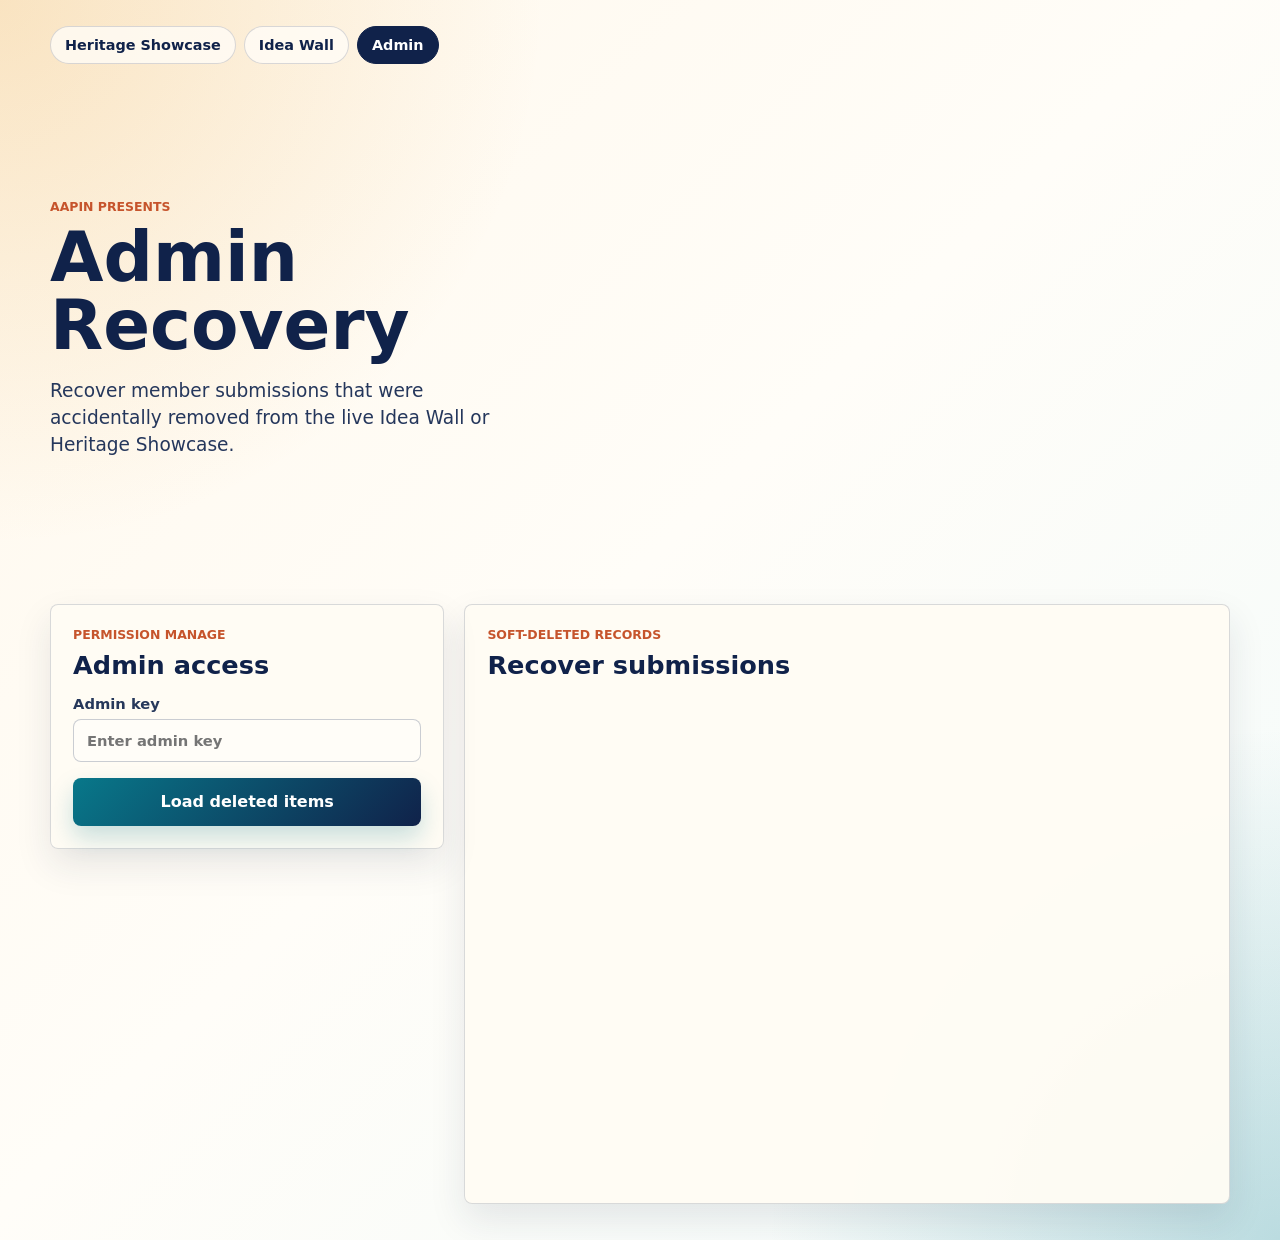
==== admin.html @ 79d24995 "Add submission permissions and recovery" ====
<!doctype html>
<html lang="en">
  <head>
    <meta charset="utf-8">
    <meta name="viewport" content="width=device-width, initial-scale=1">
    <title>AAPIN Admin Recovery</title>
    <link rel="stylesheet" href="styles.css">
  </head>
  <body>
    <main class="shell">
      <nav class="site-nav" aria-label="Event pages">
        <a class="site-nav__link" href="heritage-showcase-v2.html">Heritage Showcase</a>
        <a class="site-nav__link" href="index.html">Idea Wall</a>
        <a class="site-nav__link is-active" href="admin.html">Admin</a>
      </nav>

      <section class="hero admin-hero" aria-labelledby="page-title">
        <div class="hero__content">
          <p class="eyebrow">AAPIN Presents</p>
          <h1 id="page-title">Admin Recovery</h1>
          <p class="lede">Recover member submissions that were accidentally removed from the live Idea Wall or Heritage Showcase.</p>
        </div>
      </section>

      <section class="workspace admin-workspace" aria-label="Admin recovery tools">
        <form class="panel submit-panel" id="adminForm">
          <div class="section-heading">
            <p class="eyebrow">Permission manage</p>
            <h2>Admin access</h2>
          </div>
          <label>
            Admin key
            <input name="adminKey" type="password" placeholder="Enter admin key" required>
          </label>
          <button class="primary-action" type="submit">Load deleted items</button>
        </form>

        <section class="wall" aria-labelledby="deleted-title">
          <div class="wall__toolbar">
            <div class="section-heading">
              <p class="eyebrow">Soft-deleted records</p>
              <h2 id="deleted-title">Recover submissions</h2>
            </div>
          </div>
          <div class="admin-list" id="adminList"></div>
          <p class="empty-state" id="adminEmpty">No deleted submissions found.</p>
        </section>
      </section>
    </main>

    <template id="adminItemTemplate">
      <article class="idea-card admin-card">
        <div class="idea-card__top">
          <span class="tag"></span>
          <span class="stage"></span>
        </div>
        <h3></h3>
        <p class="idea-copy"></p>
        <div class="idea-meta">
          <span class="author"></span>
          <span class="deleted-at"></span>
        </div>
        <div class="idea-actions">
          <button class="primary-action recover-button" type="button">Recover</button>
        </div>
      </article>
    </template>

    <script src="admin.js"></script>
  </body>
</html>
---- styles.css ----
:root {
  --ink: #10224a;
  --muted: #596171;
  --paper: #fff8ec;
  --panel: rgba(255, 252, 244, 0.95);
  --teal: #08788a;
  --plum: #6f2c8f;
  --saffron: #e59a28;
  --leaf: #16834f;
  --clay: #c6542c;
  --line: rgba(16, 34, 74, 0.16);
  --shadow: 0 22px 60px rgba(24, 32, 58, 0.16);
}

* {
  box-sizing: border-box;
}

body {
  margin: 0;
  color: var(--ink);
  font-family: Inter, ui-sans-serif, system-ui, -apple-system, BlinkMacSystemFont, "Segoe UI", sans-serif;
  background:
    radial-gradient(circle at top left, rgba(229, 154, 40, 0.22), transparent 34rem),
    radial-gradient(circle at bottom right, rgba(8, 120, 138, 0.24), transparent 32rem),
    linear-gradient(135deg, #fff8ec 0%, #fffdf8 48%, #f3fbfb 100%);
  min-height: 100vh;
}

button,
input,
textarea,
select {
  font: inherit;
}

button {
  cursor: pointer;
}

.shell {
  width: min(1180px, calc(100% - 32px));
  margin: 0 auto;
  padding: 26px 0 36px;
}

.site-nav {
  display: flex;
  flex-wrap: wrap;
  gap: 8px;
  margin-bottom: 18px;
}

.site-nav__link {
  display: inline-flex;
  align-items: center;
  min-height: 38px;
  border: 1px solid var(--line);
  border-radius: 999px;
  color: var(--ink);
  background: rgba(255, 253, 248, 0.78);
  padding: 8px 14px;
  font-size: 0.9rem;
  font-weight: 850;
  text-decoration: none;
}

.site-nav__link.is-active {
  color: #fff;
  border-color: var(--ink);
  background: var(--ink);
}

.hero {
  display: grid;
  grid-template-columns: minmax(240px, 0.72fr) 1fr;
  min-height: clamp(340px, 58vh, 540px);
  align-items: center;
  gap: clamp(24px, 4vw, 54px);
  padding-bottom: 28px;
}

.hero__media {
  align-self: center;
  width: 100%;
  aspect-ratio: 4 / 3;
  overflow: hidden;
  border: 1px solid rgba(16, 34, 74, 0.16);
  border-radius: 8px;
  box-shadow: var(--shadow);
  background: #f8eddd;
}

.hero__media img {
  width: 100%;
  height: 100%;
  display: block;
  object-fit: contain;
  object-position: center;
}

.hero__content {
  padding: clamp(8px, 1.5vw, 16px) 0;
}

.eyebrow {
  margin: 0 0 10px;
  color: var(--clay);
  font-size: 0.78rem;
  font-weight: 800;
  letter-spacing: 0;
  text-transform: uppercase;
}

h1,
h2,
h3,
p {
  overflow-wrap: anywhere;
}

h1 {
  margin: 0;
  max-width: 14ch;
  color: var(--ink);
  font-size: clamp(2.35rem, 5.4vw, 4.75rem);
  line-height: 0.98;
  letter-spacing: 0;
}

.lede {
  max-width: 680px;
  margin: 18px 0 0;
  color: #25375c;
  font-size: clamp(1rem, 1.45vw, 1.16rem);
  line-height: 1.45;
}

.hero__stats {
  display: flex;
  flex-wrap: wrap;
  gap: 12px;
  margin-top: 20px;
}

.hero__stats span {
  display: inline-flex;
  align-items: baseline;
  gap: 8px;
  min-height: 40px;
  padding: 8px 12px;
  border: 1px solid var(--line);
  border-radius: 8px;
  background: rgba(255, 255, 255, 0.64);
}

.hero__stats strong {
  color: var(--teal);
  font-size: 1.35rem;
}

.workspace {
  display: grid;
  grid-template-columns: minmax(300px, 380px) 1fr;
  gap: 20px;
  align-items: start;
}

.panel,
.wall {
  border: 1px solid var(--line);
  border-radius: 8px;
  background: var(--panel);
  box-shadow: 0 16px 36px rgba(28, 38, 68, 0.1);
}

.submit-panel {
  position: sticky;
  top: 18px;
  display: grid;
  gap: 16px;
  padding: 22px;
}

.section-heading h2 {
  margin: 0;
  font-size: clamp(1.35rem, 2vw, 2rem);
  line-height: 1.05;
}

label {
  display: grid;
  gap: 7px;
  color: #26385b;
  font-size: 0.92rem;
  font-weight: 750;
}

input,
textarea,
select {
  width: 100%;
  border: 1px solid rgba(16, 34, 74, 0.22);
  border-radius: 8px;
  background: #fffdf8;
  color: var(--ink);
  outline: 0;
  padding: 12px 13px;
}

textarea {
  min-height: 132px;
  resize: vertical;
  line-height: 1.45;
}

input:focus,
textarea:focus,
select:focus {
  border-color: var(--teal);
  box-shadow: 0 0 0 4px rgba(8, 120, 138, 0.14);
}

.form-grid {
  display: grid;
  grid-template-columns: 1fr 1fr;
  gap: 12px;
}

fieldset {
  min-width: 0;
  margin: 0;
  padding: 0;
  border: 0;
}

legend {
  margin-bottom: 8px;
  color: #26385b;
  font-size: 0.92rem;
  font-weight: 750;
}

.segmented {
  display: grid;
  grid-template-columns: repeat(3, 1fr);
  gap: 6px;
  padding: 5px;
  border: 1px solid rgba(16, 34, 74, 0.18);
  border-radius: 8px;
  background: rgba(16, 34, 74, 0.04);
}

.segmented label {
  display: block;
  min-width: 0;
}

.segmented input {
  position: absolute;
  opacity: 0;
  pointer-events: none;
}

.segmented span {
  display: grid;
  min-height: 38px;
  place-items: center;
  border-radius: 6px;
  color: #334566;
  font-size: 0.86rem;
  font-weight: 800;
}

.segmented input:checked + span {
  color: #fff;
  background: var(--plum);
}

.primary-action {
  display: inline-flex;
  justify-content: center;
  align-items: center;
  gap: 10px;
  min-height: 48px;
  border: 0;
  border-radius: 8px;
  color: #fff;
  background: linear-gradient(135deg, var(--teal), var(--ink));
  font-weight: 850;
  box-shadow: 0 12px 24px rgba(8, 120, 138, 0.22);
}

.primary-action span {
  font-size: 1.28rem;
  line-height: 1;
}

.wall {
  min-height: 600px;
  padding: 22px;
}

.wall__toolbar {
  display: flex;
  align-items: flex-start;
  justify-content: space-between;
  gap: 14px;
}

.toolbar-actions,
.idea-actions {
  display: flex;
  gap: 8px;
}

.icon-button,
.pin-button,
.edit-button,
.delete-button {
  display: grid;
  place-items: center;
  width: 42px;
  height: 42px;
  flex: 0 0 auto;
  border: 1px solid var(--line);
  border-radius: 8px;
  color: var(--ink);
  background: #fffdf8;
}

svg {
  width: 20px;
  height: 20px;
  fill: none;
  stroke: currentColor;
  stroke-linecap: round;
  stroke-linejoin: round;
  stroke-width: 2;
}

.filters {
  display: flex;
  flex-wrap: wrap;
  gap: 8px;
  margin: 20px 0;
}

.filter {
  min-height: 38px;
  border: 1px solid var(--line);
  border-radius: 999px;
  color: #26385b;
  background: #fffdf8;
  padding: 8px 13px;
  font-size: 0.9rem;
  font-weight: 800;
}

.filter.is-active {
  color: #fff;
  border-color: var(--teal);
  background: var(--teal);
}

.favorites-shelf {
  display: grid;
  gap: 12px;
  margin: 0 0 18px;
  border: 1px solid rgba(229, 154, 40, 0.34);
  border-radius: 8px;
  background: rgba(255, 253, 248, 0.72);
  padding: 14px;
}

.favorites-shelf h3 {
  margin: 0;
  font-size: 1.05rem;
}

.favorite-list {
  display: flex;
  flex-wrap: wrap;
  gap: 8px;
}

.favorite-chip {
  display: inline-flex;
  align-items: center;
  max-width: 100%;
  min-height: 32px;
  border: 1px solid rgba(16, 34, 74, 0.14);
  border-radius: 999px;
  color: var(--ink);
  background: #fffdf8;
  padding: 6px 10px;
  font-size: 0.84rem;
  font-weight: 800;
}

.favorite-empty {
  margin: 0;
  color: var(--muted);
  font-size: 0.88rem;
}

.favorite-empty.is-hidden {
  display: none;
}

.idea-grid {
  display: grid;
  grid-template-columns: repeat(auto-fill, minmax(238px, 1fr));
  gap: 14px;
}

.admin-workspace {
  grid-template-columns: minmax(260px, 0.34fr) minmax(0, 0.66fr);
}

.admin-list {
  display: grid;
  grid-template-columns: repeat(auto-fill, minmax(260px, 1fr));
  gap: 14px;
}

.admin-card {
  min-height: auto;
}

.recover-button {
  width: 100%;
}

.idea-card {
  display: grid;
  gap: 14px;
  min-height: 262px;
  padding: 17px;
  border: 1px solid var(--line);
  border-radius: 8px;
  background:
    linear-gradient(180deg, rgba(255, 255, 255, 0.86), rgba(255, 248, 236, 0.9)),
    #fffdf8;
}

.idea-card.is-pinned {
  border-color: rgba(229, 154, 40, 0.9);
  box-shadow: inset 0 4px 0 var(--saffron), 0 12px 28px rgba(229, 154, 40, 0.16);
}

.idea-card__top,
.idea-meta {
  display: flex;
  justify-content: space-between;
  align-items: center;
  gap: 10px;
}

.tag,
.stage {
  display: inline-flex;
  align-items: center;
  min-height: 30px;
  max-width: 100%;
  border-radius: 999px;
  padding: 5px 9px;
  color: #fff;
  background: var(--leaf);
  font-size: 0.76rem;
  font-weight: 850;
}

.tag[data-category="Education"] {
  background: var(--plum);
}

.tag[data-category="Community Care"] {
  background: var(--teal);
}

.tag[data-category="Small Business"] {
  background: var(--clay);
}

.tag[data-category="Access & Language"] {
  background: var(--saffron);
  color: #281d09;
}

.pin-button,
.edit-button,
.delete-button {
  width: 34px;
  height: 34px;
}

.pin-button.is-active {
  color: #fff;
  border-color: var(--saffron);
  background: var(--saffron);
}

.idea-card h3 {
  margin: 0;
  font-size: 1.16rem;
  line-height: 1.18;
}

.idea-copy {
  margin: 0;
  color: #34415d;
  line-height: 1.48;
}

.idea-meta {
  align-self: end;
  color: var(--muted);
  font-size: 0.84rem;
}

.author {
  font-weight: 750;
}

.stage {
  color: var(--ink);
  background: rgba(16, 34, 74, 0.08);
}

.idea-actions {
  align-items: center;
  justify-content: space-between;
  border-top: 1px solid rgba(16, 34, 74, 0.1);
  padding-top: 12px;
}

.vote-button {
  display: inline-flex;
  align-items: center;
  gap: 8px;
  min-height: 38px;
  border: 1px solid rgba(111, 44, 143, 0.24);
  border-radius: 999px;
  color: var(--plum);
  background: rgba(111, 44, 143, 0.06);
  padding: 8px 12px;
  font-weight: 850;
}

.vote-button.is-active {
  color: #fff;
  border-color: var(--plum);
  background: var(--plum);
}

.vote-button svg {
  width: 17px;
  height: 17px;
  fill: currentColor;
}

.delete-button {
  color: #8f2e25;
}

.edit-button {
  color: var(--teal);
}

.is-hidden {
  display: none !important;
}

.empty-state {
  display: none;
  margin: 28px 0 0;
  padding: 18px;
  border: 1px dashed rgba(16, 34, 74, 0.28);
  border-radius: 8px;
  color: var(--muted);
  background: rgba(255, 255, 255, 0.5);
}

.empty-state.is-visible {
  display: block;
}

@media (max-width: 860px) {
  .shell {
    width: min(100% - 22px, 680px);
    padding-top: 14px;
  }

  .hero,
  .workspace {
    grid-template-columns: 1fr;
  }

  .hero {
    min-height: auto;
  }

  .hero__media {
    min-height: 0;
    max-height: none;
  }

  h1 {
    max-width: 9ch;
  }

  .submit-panel {
    position: static;
  }
}

@media (max-width: 560px) {
  .form-grid,
  .segmented {
    grid-template-columns: 1fr;
  }

  .wall__toolbar {
    display: grid;
  }

  .toolbar-actions {
    justify-self: start;
  }

  .hero__stats span {
    width: 100%;
  }

  .idea-grid {
    grid-template-columns: 1fr;
  }
}
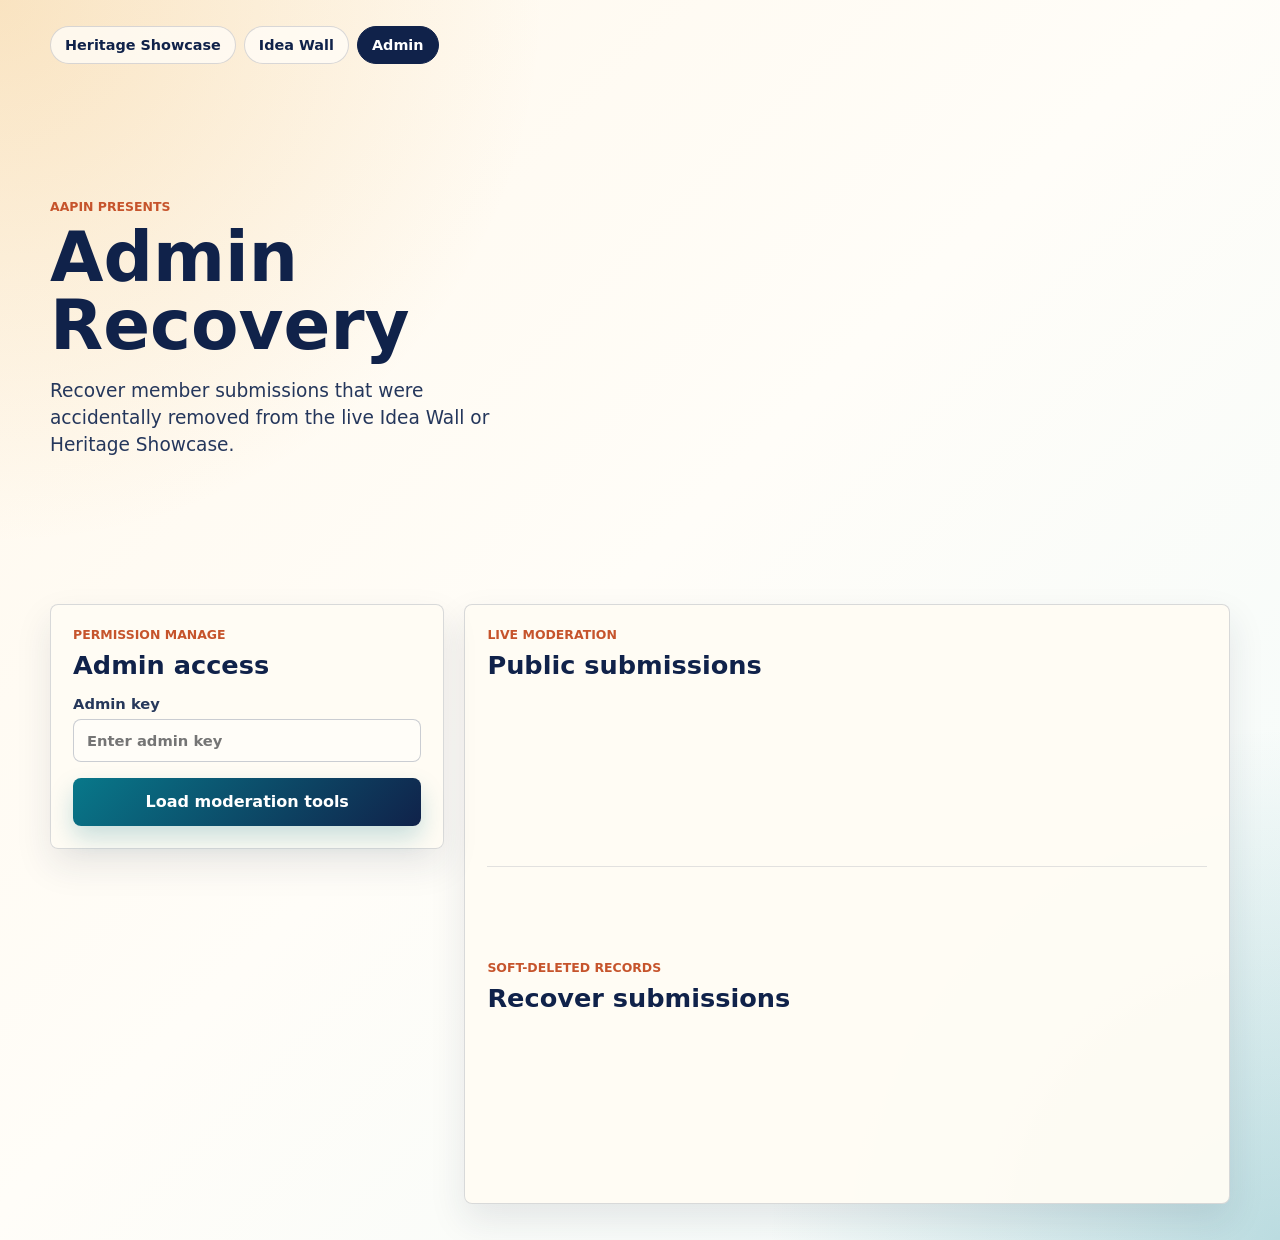
==== commit 2b5359e4: "Add admin live moderation tools" ====
--- a/admin.html
+++ b/admin.html
@@ -32,10 +32,21 @@
             Admin key
             <input name="adminKey" type="password" placeholder="Enter admin key" required>
           </label>
-          <button class="primary-action" type="submit">Load deleted items</button>
+          <button class="primary-action" type="submit">Load moderation tools</button>
         </form>
 
-        <section class="wall" aria-labelledby="deleted-title">
+        <section class="wall admin-board" aria-labelledby="moderation-title">
+          <div class="wall__toolbar">
+            <div class="section-heading">
+              <p class="eyebrow">Live moderation</p>
+              <h2 id="moderation-title">Public submissions</h2>
+            </div>
+          </div>
+          <div class="admin-list" id="liveAdminList"></div>
+          <p class="empty-state" id="liveAdminEmpty">No public submissions found.</p>
+
+          <div class="admin-divider"></div>
+
           <div class="wall__toolbar">
             <div class="section-heading">
               <p class="eyebrow">Soft-deleted records</p>
@@ -62,6 +73,7 @@
         </div>
         <div class="idea-actions">
           <button class="primary-action recover-button" type="button">Recover</button>
+          <button class="secondary-action remove-button is-hidden" type="button">Remove from public view</button>
         </div>
       </article>
     </template>
--- a/styles.css
+++ b/styles.css
@@ -128,6 +128,17 @@
   letter-spacing: 0;
 }
 
+.idea-hero h1 {
+  max-width: none;
+  font-size: 2.9rem;
+  line-height: 1.04;
+}
+
+.idea-hero h1 span {
+  display: block;
+  white-space: nowrap;
+}
+
 .lede {
   max-width: 680px;
   margin: 18px 0 0;
@@ -312,6 +323,51 @@
 .idea-actions {
   display: flex;
   gap: 8px;
+}
+
+.toolbar-actions {
+  align-items: center;
+  flex-wrap: wrap;
+  justify-content: flex-end;
+}
+
+.view-toggle {
+  display: inline-flex;
+  min-height: 38px;
+  overflow: hidden;
+  border: 1px solid var(--line);
+  border-radius: 8px;
+  background: #fffdf8;
+}
+
+.view-toggle__button {
+  border: 0;
+  color: #26385b;
+  background: transparent;
+  padding: 8px 10px;
+  font-size: 0.8rem;
+  font-weight: 850;
+  white-space: nowrap;
+}
+
+.view-toggle__button.is-active {
+  color: #fff;
+  background: var(--ink);
+}
+
+.workspace.is-wall-only,
+.studio-layout.is-gallery-only {
+  grid-template-columns: 1fr;
+}
+
+.workspace.is-wall-only > .submit-panel,
+.studio-layout.is-gallery-only > .submit-panel {
+  display: none;
+}
+
+.workspace.is-wall-only .wall,
+.studio-layout.is-gallery-only .wall {
+  min-height: 0;
 }
 
 .icon-button,
@@ -414,6 +470,10 @@
   gap: 14px;
 }
 
+.workspace.is-wall-only .idea-grid {
+  grid-template-columns: repeat(auto-fill, minmax(290px, 1fr));
+}
+
 .admin-workspace {
   grid-template-columns: minmax(260px, 0.34fr) minmax(0, 0.66fr);
 }
@@ -424,12 +484,28 @@
   gap: 14px;
 }
 
+.admin-board {
+  display: grid;
+  gap: 18px;
+}
+
 .admin-card {
   min-height: auto;
 }
 
-.recover-button {
+.recover-button,
+.remove-button {
   width: 100%;
+}
+
+.admin-card .idea-actions {
+  display: grid;
+  gap: 8px;
+}
+
+.admin-divider {
+  height: 1px;
+  background: rgba(16, 34, 74, 0.12);
 }
 
 .idea-card {
@@ -610,12 +686,21 @@
     max-width: 9ch;
   }
 
+  .idea-hero h1 {
+    max-width: none;
+    font-size: 2.25rem;
+  }
+
   .submit-panel {
     position: static;
   }
 }
 
 @media (max-width: 560px) {
+  .idea-hero h1 {
+    font-size: 1.9rem;
+  }
+
   .form-grid,
   .segmented {
     grid-template-columns: 1fr;
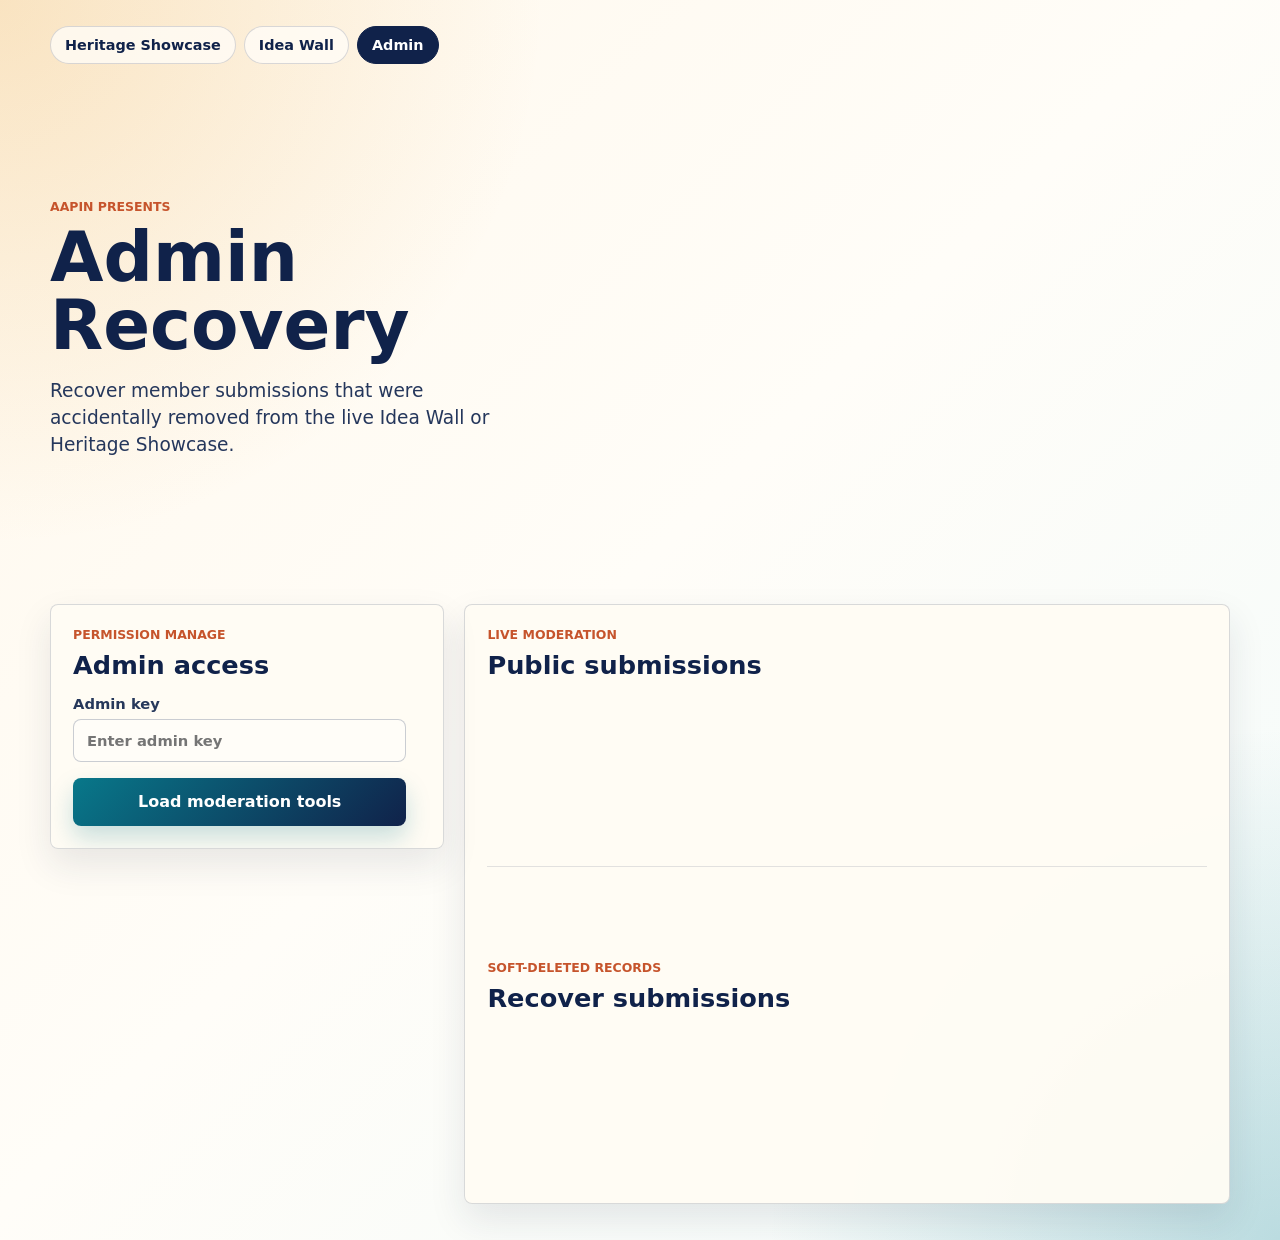
==== commit 62c96056: "Preserve showcase text formatting" ====
--- a/admin.html
+++ b/admin.html
@@ -33,9 +33,106 @@
             <input name="adminKey" type="password" placeholder="Enter admin key" required>
           </label>
           <button class="primary-action" type="submit">Load moderation tools</button>
+          <button class="secondary-action is-hidden" id="adminLogoutButton" type="button">Log out admin</button>
         </form>
 
         <section class="wall admin-board" aria-labelledby="moderation-title">
+          <form class="admin-edit-panel is-hidden" id="adminEditForm">
+            <div class="section-heading">
+              <p class="eyebrow">Admin edit</p>
+              <h2 id="adminEditTitle">Edit submission</h2>
+            </div>
+            <input type="hidden" name="table">
+            <input type="hidden" name="id">
+
+            <label>
+              Title
+              <input name="title" type="text" maxlength="90" required>
+            </label>
+
+            <label data-admin-field="description">
+              Idea description
+              <textarea name="description" maxlength="420"></textarea>
+            </label>
+
+            <label data-admin-field="source">
+              Member source
+              <textarea name="source" maxlength="5000"></textarea>
+            </label>
+
+            <div class="form-grid">
+              <label>
+                Category
+                <input name="category" type="text" maxlength="80">
+              </label>
+              <label data-admin-field="stage">
+                Stage
+                <input name="stage" type="text" maxlength="80">
+              </label>
+            </div>
+
+            <div class="form-grid" data-admin-field="showcaseMeta">
+              <label>
+                Heritage focus
+                <input name="heritage" type="text" maxlength="80">
+              </label>
+              <label>
+                Origin culture/region
+                <input name="originCulture" type="text" maxlength="120">
+              </label>
+            </div>
+
+            <div class="form-grid">
+              <label>
+                Username or name
+                <input name="submitterName" type="text" maxlength="80" required>
+              </label>
+              <label>
+                Public display name
+                <input name="displayName" type="text" maxlength="80">
+              </label>
+            </div>
+
+            <div class="form-grid" data-admin-field="showcaseStatus">
+              <label>
+                Current status
+                <select name="resultType">
+                  <option value="No AI Please">No AI Please</option>
+                  <option value="Needs AI Help">Needs AI Help</option>
+                  <option value="AI-Assisted Result">AI-Assisted Result</option>
+                </select>
+              </label>
+              <label>
+                Webinar sharing
+                <select name="webinarConsent">
+                  <option value="Yes">Yes</option>
+                  <option value="Maybe">Maybe</option>
+                  <option value="No">No</option>
+                </select>
+              </label>
+            </div>
+
+            <label data-admin-field="aiText">
+              AI text result
+              <textarea name="aiText" maxlength="8000"></textarea>
+            </label>
+
+            <label data-admin-field="readingGuide">
+              How to speak it
+              <textarea name="readingGuide" maxlength="420"></textarea>
+            </label>
+
+            <label data-admin-field="resource">
+              Image or document link
+              <input name="resource" type="text" placeholder="https://... or internal SharePoint/resource path">
+            </label>
+
+            <div class="admin-edit-actions">
+              <button class="primary-action" type="submit">Save changes</button>
+              <button class="secondary-action" id="adminCancelEditButton" type="button">Cancel</button>
+            </div>
+          </form>
+
           <div class="wall__toolbar">
             <div class="section-heading">
               <p class="eyebrow">Live moderation</p>
@@ -73,6 +170,7 @@
         </div>
         <div class="idea-actions">
           <button class="primary-action recover-button" type="button">Recover</button>
+          <button class="secondary-action edit-live-button is-hidden" type="button">Edit</button>
           <button class="secondary-action remove-button is-hidden" type="button">Remove from public view</button>
         </div>
       </article>
--- a/styles.css
+++ b/styles.css
@@ -71,6 +71,12 @@
   background: var(--ink);
 }
 
+.site-nav__link.admin-return-link {
+  margin-left: auto;
+  border-color: rgba(8, 120, 138, 0.38);
+  color: var(--teal);
+}
+
 .hero {
   display: grid;
   grid-template-columns: minmax(240px, 0.72fr) 1fr;
@@ -190,7 +196,11 @@
   top: 18px;
   display: grid;
   gap: 16px;
+  max-height: calc(100vh - 36px);
+  overflow-y: auto;
+  overscroll-behavior: contain;
   padding: 22px;
+  scrollbar-gutter: stable;
 }
 
 .section-heading h2 {
@@ -205,6 +215,17 @@
   color: #26385b;
   font-size: 0.92rem;
   font-weight: 750;
+}
+
+.label-title {
+  display: inline-flex;
+  gap: 3px;
+  align-items: baseline;
+}
+
+.required-marker {
+  color: #c84d1b;
+  font-weight: 900;
 }
 
 input,
@@ -235,6 +256,11 @@
 .form-grid {
   display: grid;
   grid-template-columns: 1fr 1fr;
+  gap: 12px;
+}
+
+.stacked-fields {
+  display: grid;
   gap: 12px;
 }
 
@@ -305,6 +331,34 @@
 .primary-action span {
   font-size: 1.28rem;
   line-height: 1;
+}
+
+.submission-success {
+  display: grid;
+  grid-template-columns: 1fr auto;
+  gap: 10px;
+  align-items: center;
+  border: 1px solid rgba(22, 131, 79, 0.24);
+  border-radius: 8px;
+  background: rgba(22, 131, 79, 0.08);
+  color: #274833;
+  padding: 10px 11px;
+  font-size: 0.88rem;
+  font-weight: 800;
+}
+
+.success-actions {
+  display: flex;
+  flex-wrap: wrap;
+  justify-content: flex-end;
+  gap: 8px;
+}
+
+.submission-success .secondary-action {
+  margin: 0;
+  width: auto;
+  padding: 8px 10px;
+  font-size: 0.78rem;
 }
 
 .wall {
@@ -419,6 +473,111 @@
   background: var(--teal);
 }
 
+.filter-selects {
+  display: grid;
+  grid-template-columns: repeat(3, minmax(0, 1fr));
+  align-items: start;
+  column-gap: 14px;
+  row-gap: 10px;
+}
+
+.filter-select {
+  display: grid;
+  gap: 5px;
+  font-size: 0.78rem;
+  font-weight: 750;
+  position: relative;
+}
+
+.filter-select select {
+  padding: 8px 10px;
+  font-size: 0.85rem;
+}
+
+.filter-select select {
+  min-height: 38px;
+}
+
+.filter-dropdown {
+  position: relative;
+  border: 0;
+  padding: 0;
+}
+
+.filter-dropdown summary {
+  display: flex;
+  min-height: 38px;
+  align-items: center;
+  justify-content: space-between;
+  gap: 8px;
+  border: 1px solid rgba(16, 34, 74, 0.22);
+  border-radius: 8px;
+  background: #fffdf8;
+  color: var(--ink);
+  cursor: pointer;
+  padding: 8px 10px;
+  font-size: 0.85rem;
+  font-weight: 800;
+  list-style: none;
+}
+
+.filter-dropdown summary::-webkit-details-marker {
+  display: none;
+}
+
+.filter-dropdown summary::after {
+  content: "v";
+  color: var(--muted);
+  font-size: 0.7rem;
+  font-weight: 900;
+}
+
+.filter-dropdown[open] summary {
+  border-color: var(--teal);
+  box-shadow: 0 0 0 4px rgba(8, 120, 138, 0.14);
+}
+
+.filter-option-box {
+  position: absolute;
+  z-index: 30;
+  top: calc(100% + 6px);
+  left: 0;
+  right: 0;
+  display: grid;
+  grid-template-columns: 1fr;
+  gap: 7px;
+  border: 1px solid rgba(16, 34, 74, 0.18);
+  border-radius: 8px;
+  background: #fffdf8;
+  box-shadow: 0 18px 32px rgba(28, 38, 68, 0.16);
+  max-height: 260px;
+  overflow-y: auto;
+  padding: 8px;
+}
+
+.filter-option-box label {
+  display: flex;
+  min-width: 0;
+  align-items: center;
+  gap: 7px;
+  border: 1px solid rgba(16, 34, 74, 0.14);
+  border-radius: 6px;
+  background: #ffffff;
+  padding: 7px 8px;
+  font-size: 0.78rem;
+  line-height: 1.15;
+}
+
+.filter-option-box input {
+  width: auto;
+  flex: 0 0 auto;
+}
+
+.filter-option-box span {
+  min-width: 0;
+  overflow-wrap: anywhere;
+}
+
 .favorites-shelf {
   display: grid;
   gap: 12px;
@@ -489,11 +648,42 @@
   gap: 18px;
 }
 
+.admin-edit-panel {
+  display: grid;
+  gap: 14px;
+  border: 1px solid rgba(111, 44, 143, 0.24);
+  border-radius: 8px;
+  background: rgba(111, 44, 143, 0.06);
+  padding: 18px;
+}
+
+.admin-edit-panel textarea {
+  min-height: 110px;
+}
+
+.admin-edit-actions {
+  display: flex;
+  flex-wrap: wrap;
+  gap: 10px;
+}
+
 .admin-card {
   min-height: auto;
 }
 
+.admin-card h3 a {
+  color: inherit;
+  text-decoration-color: rgba(8, 120, 138, 0.42);
+  text-underline-offset: 3px;
+}
+
+.admin-card.is-updated {
+  border-color: var(--teal);
+  box-shadow: 0 0 0 4px rgba(8, 120, 138, 0.16), 0 12px 28px rgba(8, 120, 138, 0.18);
+}
+
 .recover-button,
+.edit-live-button,
 .remove-button {
   width: 100%;
 }
@@ -673,6 +863,10 @@
     grid-template-columns: 1fr;
   }
 
+  .filter-selects {
+    grid-template-columns: 1fr;
+  }
+
   .hero {
     min-height: auto;
   }
@@ -693,6 +887,8 @@
 
   .submit-panel {
     position: static;
+    max-height: none;
+    overflow: visible;
   }
 }
 
